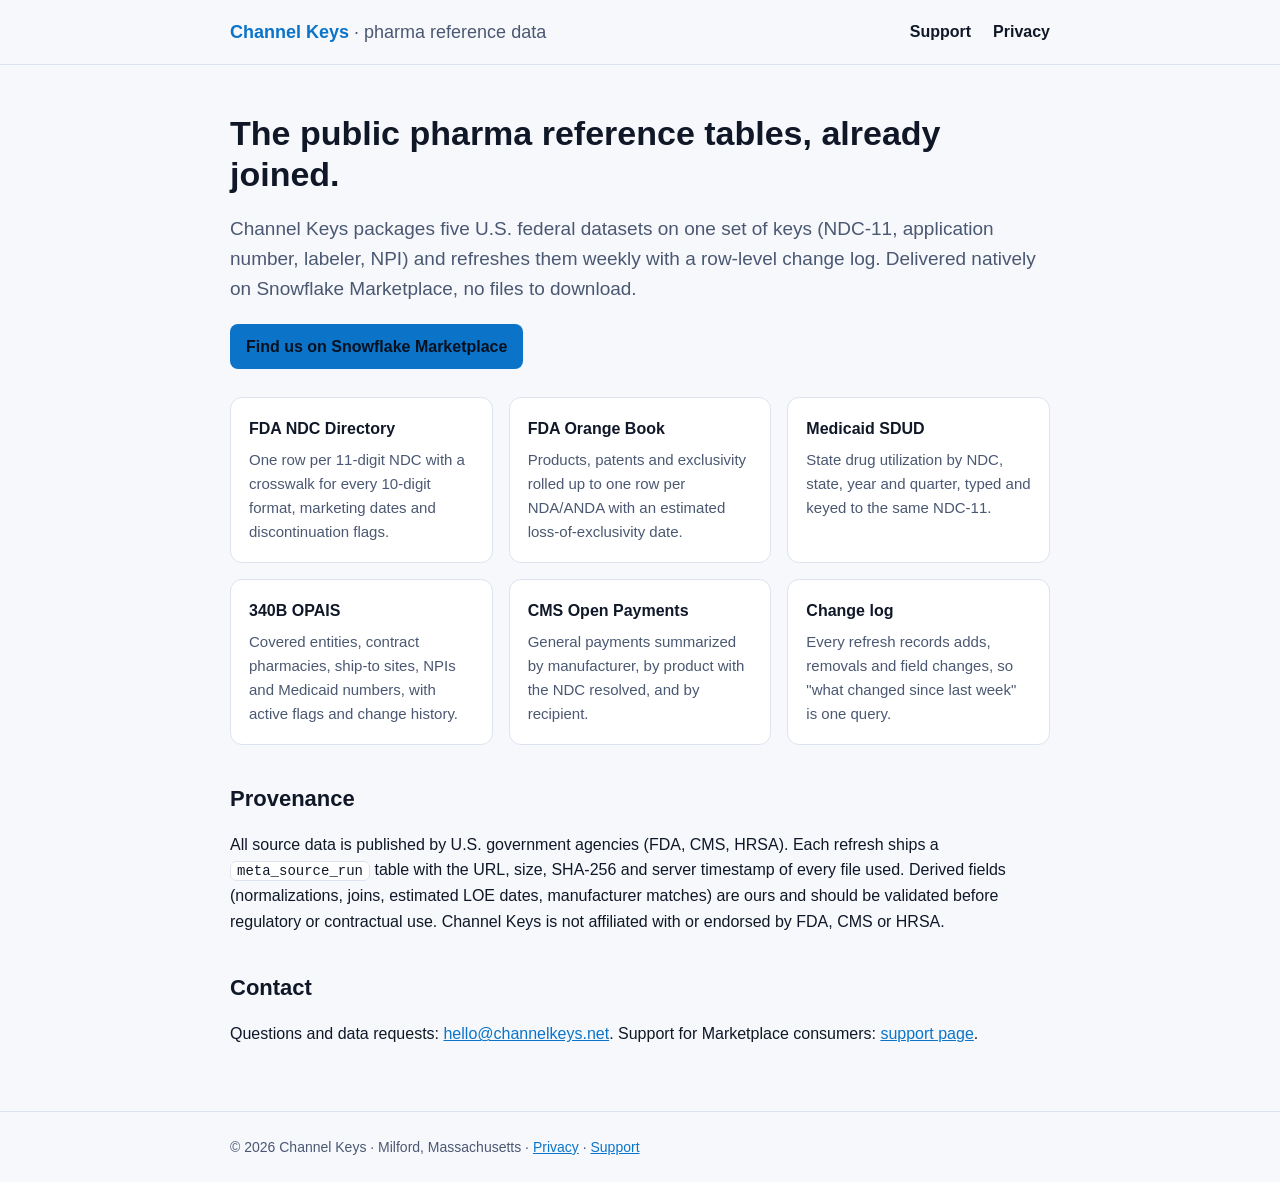
==== index.html @ a9b5ff8a "Channel Keys site: home, privacy, support" ====
<!doctype html>
<html lang="en">
<head>
<meta charset="utf-8">
<meta name="viewport" content="width=device-width, initial-scale=1">
<title>Channel Keys</title>
<meta name="description" content="Pharma-keyed public reference data: FDA NDC, Orange Book, Medicaid SDUD, 340B OPAIS and CMS Open Payments, joined and refreshed weekly on Snowflake Marketplace.">
<link rel="stylesheet" href="style.css">
</head>
<body>
<header><div class="wrap"><nav>
  <a class="brand" href="/">Channel Keys <span>· pharma reference data</span></a>
  <a href="/support.html">Support</a>
  <a href="/privacy.html">Privacy</a>
</nav></div></header>
<main class="wrap">
  <h1>The public pharma reference tables, already joined.</h1>
  <p class="lead">Channel Keys packages five U.S. federal datasets on one set of keys (NDC-11, application number, labeler, NPI) and refreshes them weekly with a row-level change log. Delivered natively on Snowflake Marketplace, no files to download.</p>
  <p><a class="btn" href="https://app.snowflake.com/marketplace">Find us on Snowflake Marketplace</a></p>
  <div class="grid">
    <div class="card"><h3>FDA NDC Directory</h3><p>One row per 11-digit NDC with a crosswalk for every 10-digit format, marketing dates and discontinuation flags.</p></div>
    <div class="card"><h3>FDA Orange Book</h3><p>Products, patents and exclusivity rolled up to one row per NDA/ANDA with an estimated loss-of-exclusivity date.</p></div>
    <div class="card"><h3>Medicaid SDUD</h3><p>State drug utilization by NDC, state, year and quarter, typed and keyed to the same NDC-11.</p></div>
    <div class="card"><h3>340B OPAIS</h3><p>Covered entities, contract pharmacies, ship-to sites, NPIs and Medicaid numbers, with active flags and change history.</p></div>
    <div class="card"><h3>CMS Open Payments</h3><p>General payments summarized by manufacturer, by product with the NDC resolved, and by recipient.</p></div>
    <div class="card"><h3>Change log</h3><p>Every refresh records adds, removals and field changes, so "what changed since last week" is one query.</p></div>
  </div>
  <h2>Provenance</h2>
  <p>All source data is published by U.S. government agencies (FDA, CMS, HRSA). Each refresh ships a <code>meta_source_run</code> table with the URL, size, SHA-256 and server timestamp of every file used. Derived fields (normalizations, joins, estimated LOE dates, manufacturer matches) are ours and should be validated before regulatory or contractual use. Channel Keys is not affiliated with or endorsed by FDA, CMS or HRSA.</p>
  <h2>Contact</h2>
  <p>Questions and data requests: <a href="mailto:hello@channelkeys.net">hello@channelkeys.net</a>. Support for Marketplace consumers: <a href="/support.html">support page</a>.</p>
</main>
<footer><div class="wrap">© 2026 Channel Keys · Milford, Massachusetts · <a href="/privacy.html">Privacy</a> · <a href="/support.html">Support</a></div></footer>
</body>
</html>
---- style.css ----
:root{--bg:#0b1020;--panel:#121a2e;--ink:#e8ecf5;--muted:#9aa6c0;--accent:#5ec2ff;--line:#223052}
@media (prefers-color-scheme: light){:root{--bg:#f6f8fc;--panel:#ffffff;--ink:#101828;--muted:#4b5872;--accent:#0b74c9;--line:#dde3ef}}
*{box-sizing:border-box}
body{margin:0;background:var(--bg);color:var(--ink);font:16px/1.6 -apple-system,BlinkMacSystemFont,"Segoe UI",Inter,Roboto,sans-serif}
header{border-bottom:1px solid var(--line)}
.wrap{max-width:860px;margin:0 auto;padding:0 20px}
nav{display:flex;gap:22px;align-items:center;height:64px}
nav a{color:var(--ink);text-decoration:none;font-weight:600}
nav a.brand{color:var(--accent);font-size:18px;margin-right:auto}
nav a.brand span{color:var(--muted);font-weight:500}
h1{font-size:34px;line-height:1.2;margin:48px 0 12px}
h2{font-size:22px;margin:36px 0 10px}
p,li{color:var(--ink)}
.lead{font-size:19px;color:var(--muted)}
.grid{display:grid;grid-template-columns:repeat(auto-fit,minmax(240px,1fr));gap:16px;margin:28px 0}
.card{background:var(--panel);border:1px solid var(--line);border-radius:12px;padding:18px}
.card h3{margin:0 0 6px;font-size:16px}
.card p{margin:0;color:var(--muted);font-size:15px}
code{background:var(--panel);border:1px solid var(--line);border-radius:6px;padding:1px 6px;font-size:14px}
a{color:var(--accent)}
footer{border-top:1px solid var(--line);margin-top:64px;padding:24px 0;color:var(--muted);font-size:14px}
.btn{display:inline-block;background:var(--accent);color:#06101f;font-weight:700;padding:10px 16px;border-radius:8px;text-decoration:none}
.muted{color:var(--muted)}
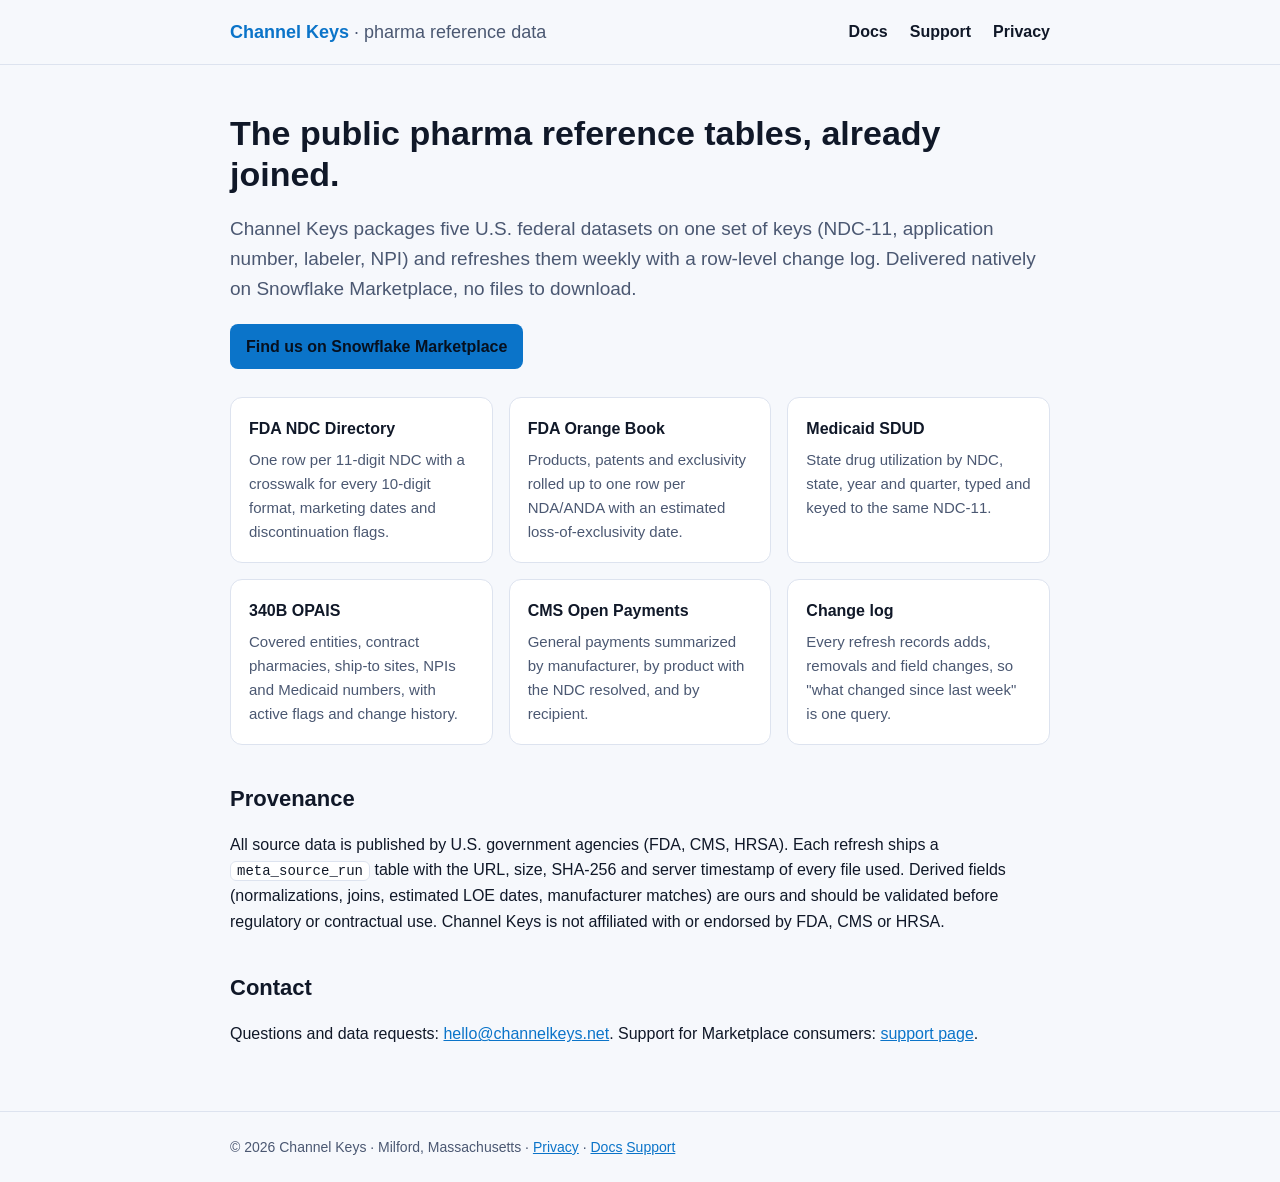
==== commit 81e98aa7: "Add data dictionary docs page" ====
--- a/index.html
+++ b/index.html
@@ -10,6 +10,7 @@
 <body>
 <header><div class="wrap"><nav>
   <a class="brand" href="/">Channel Keys <span>· pharma reference data</span></a>
+  <a href="/docs.html">Docs</a>
   <a href="/support.html">Support</a>
   <a href="/privacy.html">Privacy</a>
 </nav></div></header>
@@ -30,6 +31,7 @@
   <h2>Contact</h2>
   <p>Questions and data requests: <a href="mailto:hello@channelkeys.net">hello@channelkeys.net</a>. Support for Marketplace consumers: <a href="/support.html">support page</a>.</p>
 </main>
-<footer><div class="wrap">© 2026 Channel Keys · Milford, Massachusetts · <a href="/privacy.html">Privacy</a> · <a href="/support.html">Support</a></div></footer>
+<footer><div class="wrap">© 2026 Channel Keys · Milford, Massachusetts · <a href="/privacy.html">Privacy</a> · <a href="/docs.html">Docs</a>
+  <a href="/support.html">Support</a></div></footer>
 </body>
 </html>
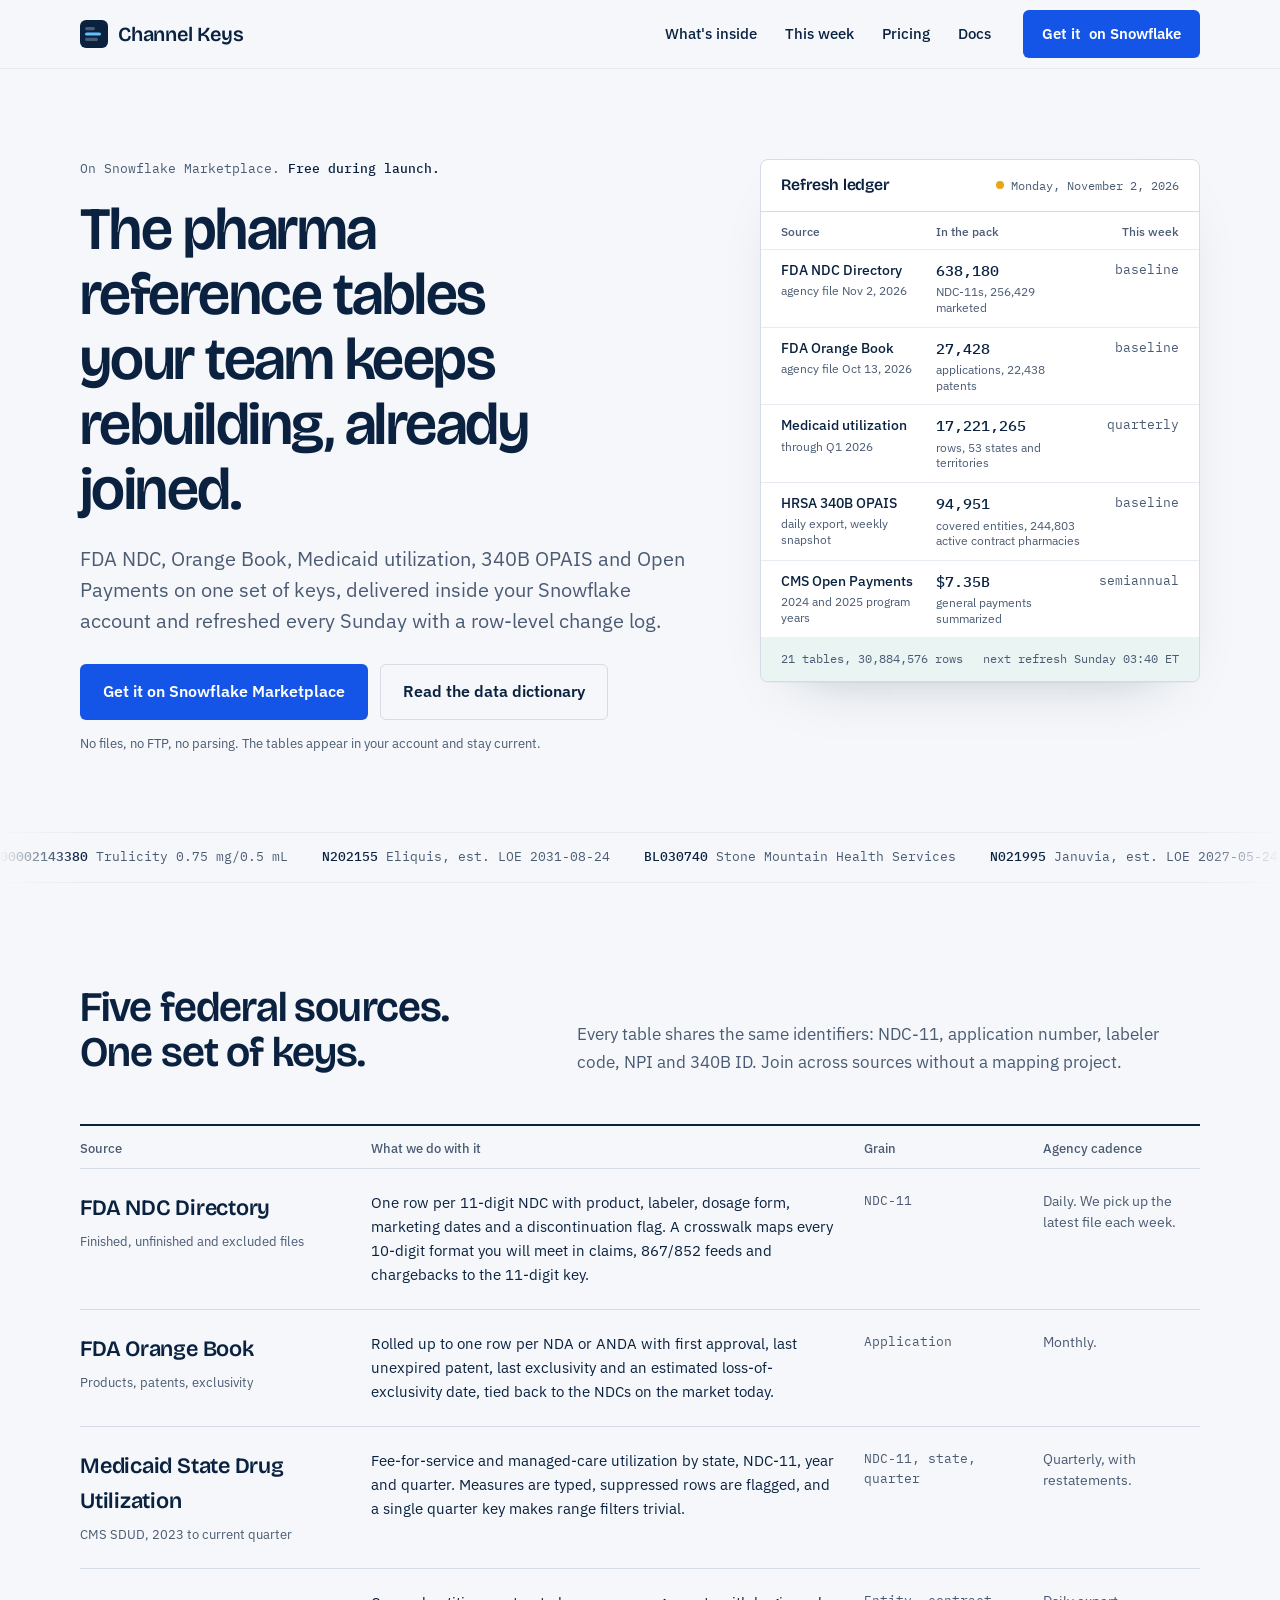
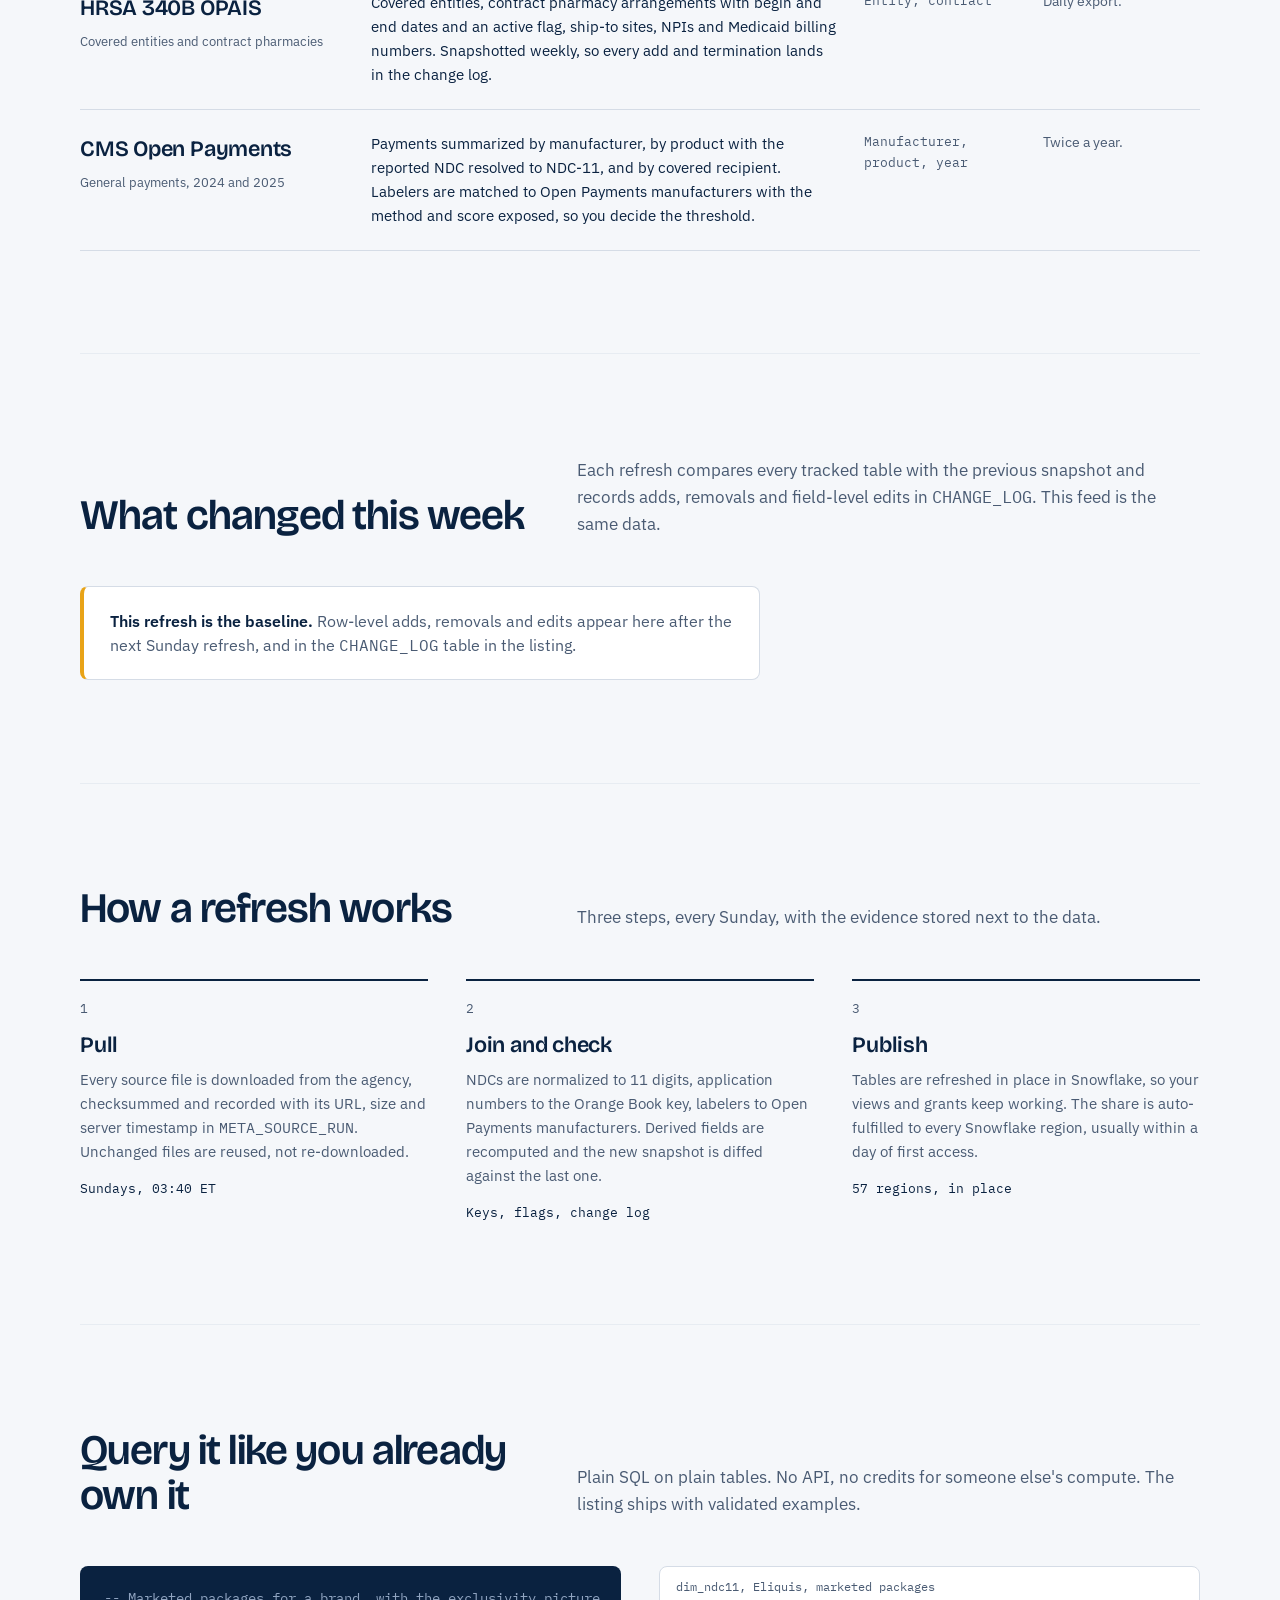
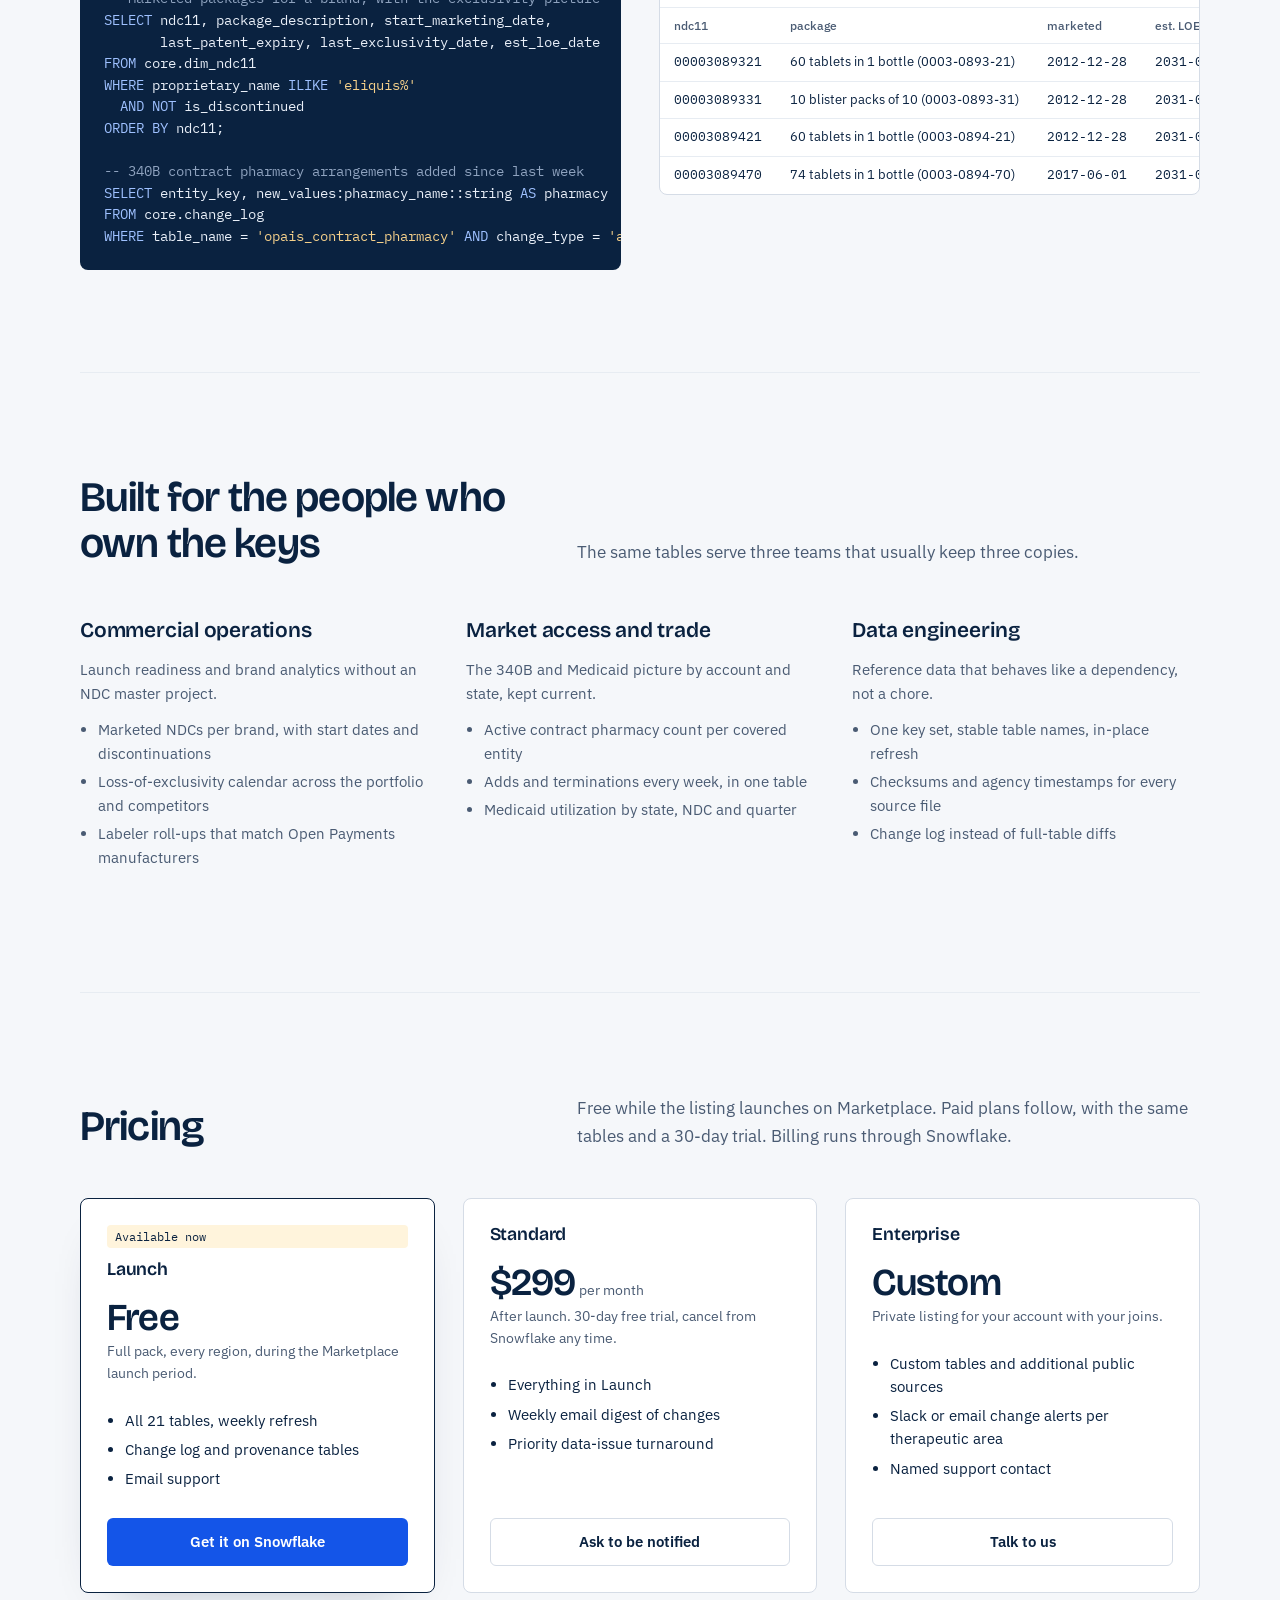
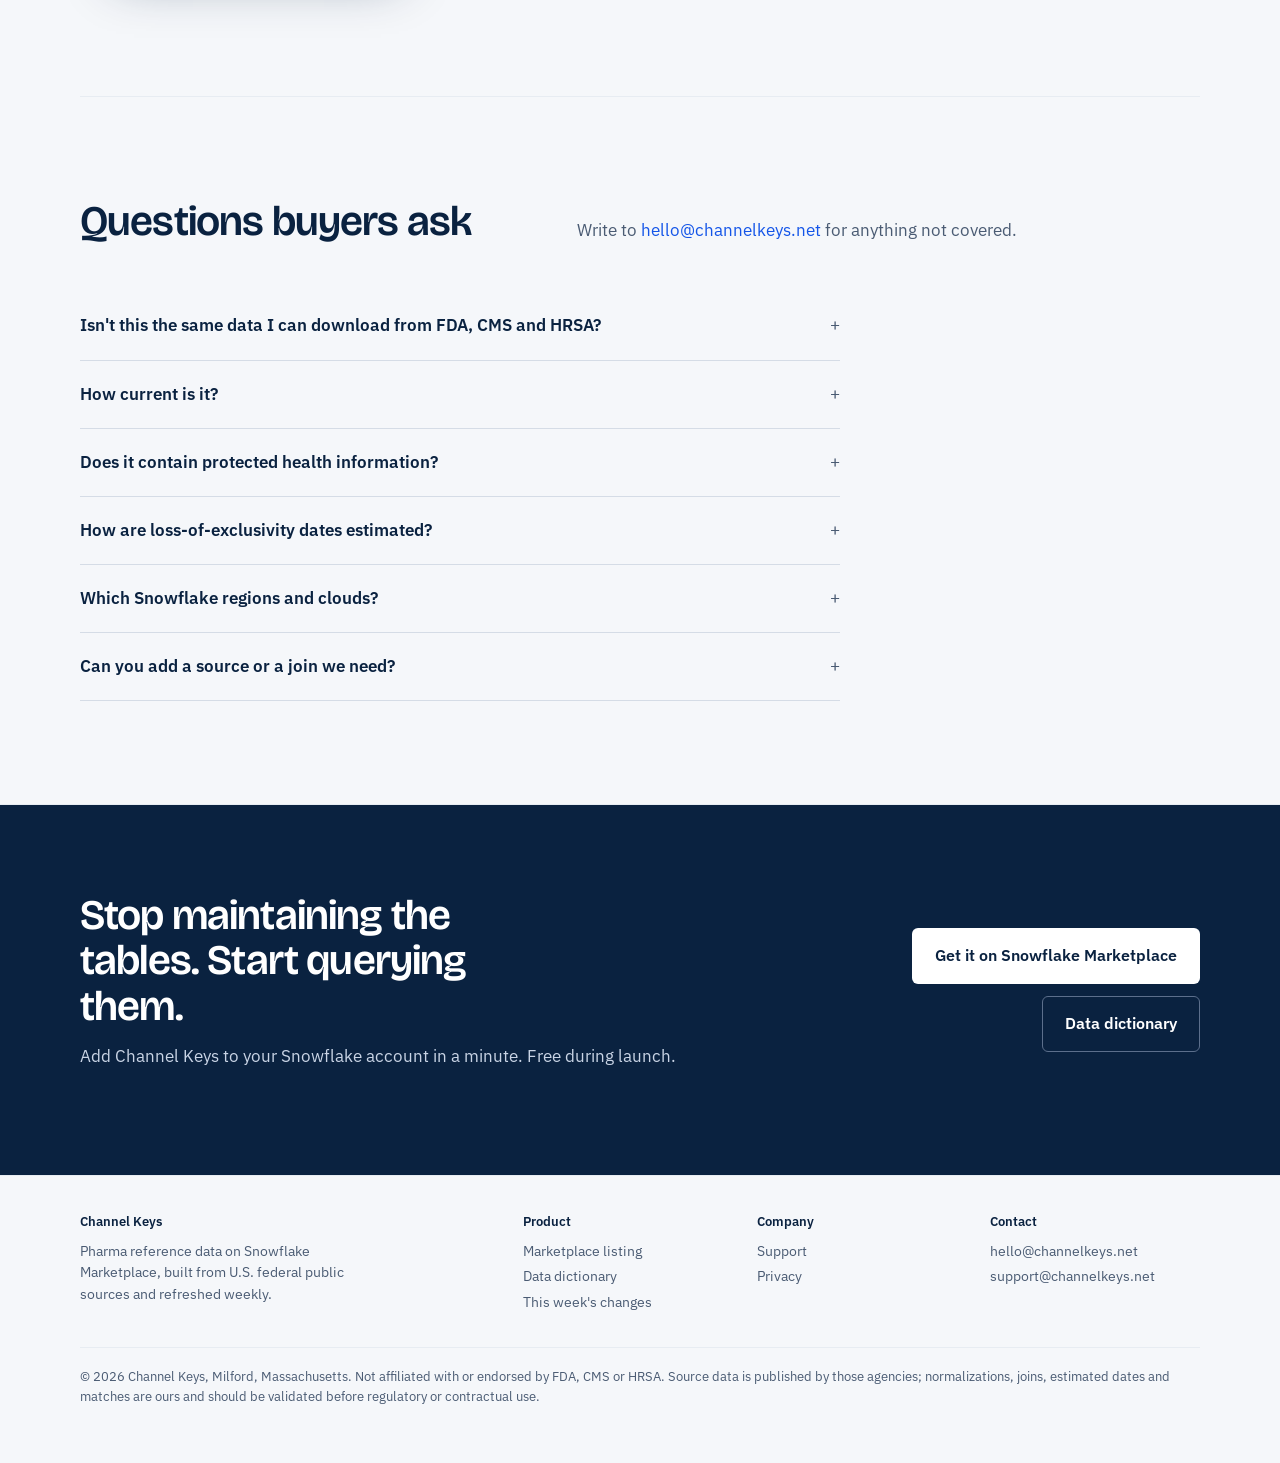
==== commit c181f52c: "Redesign: live refresh ledger, weekly change feed, dark mode, mobile header Co-Authored-By: Claude F" ====
--- a/index.html
+++ b/index.html
@@ -4,34 +4,199 @@
 <meta charset="utf-8">
 <meta name="viewport" content="width=device-width, initial-scale=1">
 <title>Channel Keys</title>
-<meta name="description" content="Pharma-keyed public reference data: FDA NDC, Orange Book, Medicaid SDUD, 340B OPAIS and CMS Open Payments, joined and refreshed weekly on Snowflake Marketplace.">
+<meta name="description" content="Pharma reference data, already joined: FDA NDC, Orange Book, Medicaid utilization, 340B OPAIS and Open Payments on one set of keys, refreshed weekly inside Snowflake.">
+<link rel="icon" type="image/png" href="assets/favicon.png">
+<link rel="apple-touch-icon" href="assets/apple-touch-icon.png">
 <link rel="stylesheet" href="style.css">
+<meta property="og:title" content="Channel Keys: pharma reference data, already joined">
+<meta property="og:description" content="Five federal datasets on one set of keys, refreshed every week with a change log. Delivered on Snowflake Marketplace.">
+<meta property="og:image" content="https://channelkeys.net/assets/icon.png">
 </head>
-<body>
-<header><div class="wrap"><nav>
-  <a class="brand" href="/">Channel Keys <span>· pharma reference data</span></a>
-  <a href="/docs.html">Docs</a>
-  <a href="/support.html">Support</a>
-  <a href="/privacy.html">Privacy</a>
+<body data-root="">
+<header class="site-header"><div class="wrap"><nav class="nav" aria-label="Main">
+  <a class="brand" href="/" aria-label="Channel Keys home">
+    <svg viewBox="0 0 28 28" aria-hidden="true"><rect width="28" height="28" rx="6" class="mark"/><rect x="5" y="7" width="10" height="3.2" rx="1.6" fill="#4A5B73"/><rect x="5" y="12.4" width="16" height="3.2" rx="1.6" fill="#5EC2FF"/><rect x="5" y="17.8" width="13" height="3.2" rx="1.6" fill="#4A5B73"/></svg>
+    Channel Keys
+  </a>
+  <a class="link" href="#inside">What's inside</a>
+  <a class="link" href="#changes">This week</a>
+  <a class="link" href="#pricing">Pricing</a>
+  <a class="link keep" href="/docs.html">Docs</a>
+  <a class="btn btn-primary cta" href="https://app.snowflake.com/marketplace/listings?search=Channel%20Keys" rel="noopener">Get it<span class="long"> on Snowflake</span></a>
 </nav></div></header>
-<main class="wrap">
-  <h1>The public pharma reference tables, already joined.</h1>
-  <p class="lead">Channel Keys packages five U.S. federal datasets on one set of keys (NDC-11, application number, labeler, NPI) and refreshes them weekly with a row-level change log. Delivered natively on Snowflake Marketplace, no files to download.</p>
-  <p><a class="btn" href="https://app.snowflake.com/marketplace">Find us on Snowflake Marketplace</a></p>
-  <div class="grid">
-    <div class="card"><h3>FDA NDC Directory</h3><p>One row per 11-digit NDC with a crosswalk for every 10-digit format, marketing dates and discontinuation flags.</p></div>
-    <div class="card"><h3>FDA Orange Book</h3><p>Products, patents and exclusivity rolled up to one row per NDA/ANDA with an estimated loss-of-exclusivity date.</p></div>
-    <div class="card"><h3>Medicaid SDUD</h3><p>State drug utilization by NDC, state, year and quarter, typed and keyed to the same NDC-11.</p></div>
-    <div class="card"><h3>340B OPAIS</h3><p>Covered entities, contract pharmacies, ship-to sites, NPIs and Medicaid numbers, with active flags and change history.</p></div>
-    <div class="card"><h3>CMS Open Payments</h3><p>General payments summarized by manufacturer, by product with the NDC resolved, and by recipient.</p></div>
-    <div class="card"><h3>Change log</h3><p>Every refresh records adds, removals and field changes, so "what changed since last week" is one query.</p></div>
+
+<main>
+<div class="wrap">
+  <section class="hero" aria-labelledby="hero-title">
+    <div>
+      <p class="kicker">On Snowflake Marketplace. <b>Free during launch.</b></p>
+      <h1 id="hero-title">The pharma reference tables your team keeps rebuilding, already joined.</h1>
+      <p class="lead">FDA NDC, Orange Book, Medicaid utilization, 340B OPAIS and Open Payments on one set of keys, delivered inside your Snowflake account and refreshed every Sunday with a row-level change log.</p>
+      <div class="actions">
+        <a class="btn btn-primary btn-lg" href="https://app.snowflake.com/marketplace/listings?search=Channel%20Keys" rel="noopener">Get it on Snowflake Marketplace</a>
+        <a class="btn btn-secondary btn-lg" href="/docs.html">Read the data dictionary</a>
+      </div>
+      <p class="fine">No files, no FTP, no parsing. The tables appear in your account and stay current.</p>
+    </div>
+
+    <aside class="ledger" aria-labelledby="ledger-title">
+      <div class="ledger-head">
+        <h3 id="ledger-title">Refresh ledger</h3>
+        <span class="stamp"><i aria-hidden="true"></i><span data-stat="refreshed_on">Sunday, November 2, 2026</span></span>
+      </div>
+      <table>
+        <thead><tr><th>Source</th><th>In the pack</th><th>This week</th></tr></thead>
+        <tbody>
+          <tr><td class="name">FDA NDC Directory<small data-source-date="fda_ndc">agency file Nov 2, 2026</small></td><td class="num"><b data-stat="ndc11">638,180</b><small>NDC-11s, <span data-stat="ndc11_marketed">256,429</span> marketed</small></td><td class="delta" data-delta="ndc_package">baseline</td></tr>
+          <tr><td class="name">FDA Orange Book<small data-source-date="orange_book">agency file Oct 13, 2026</small></td><td class="num"><b data-stat="applications">27,428</b><small>applications, <span data-stat="patents">22,438</span> patents</small></td><td class="delta" data-delta="ob_patent">baseline</td></tr>
+          <tr><td class="name">Medicaid utilization<small>through <span data-stat="sdud_latest_quarter">Q1 2026</span></small></td><td class="num"><b data-stat="sdud_rows">17,221,265</b><small>rows, <span data-stat="sdud_states">53</span> states and territories</small></td><td class="delta">quarterly</td></tr>
+          <tr><td class="name">HRSA 340B OPAIS<small>daily export, weekly snapshot</small></td><td class="num"><b data-stat="covered_entities">94,951</b><small>covered entities, <span data-stat="contract_pharmacies_active">244,803</span> active contract pharmacies</small></td><td class="delta" data-delta="opais_contract_pharmacy">baseline</td></tr>
+          <tr><td class="name">CMS Open Payments<small><span data-stat="op_years">2024 and 2025</span> program years</small></td><td class="num"><b data-stat="op_total_usd">$7.35B</b><small>general payments summarized</small></td><td class="delta">semiannual</td></tr>
+        </tbody>
+      </table>
+      <div class="ledger-foot"><span><span data-stat="tables">21</span> tables, <span data-stat="rows_total">30,884,576</span> rows</span><span>next refresh Sunday 03:40 ET</span></div>
+    </aside>
+  </section>
+</div>
+
+<div class="keystrip" aria-hidden="true">
+  <span><b>00002143380</b> Trulicity 0.75 mg/0.5 mL</span><span><b>N202155</b> Eliquis, est. LOE 2031-08-24</span><span><b>BL030740</b> Stone Mountain Health Services</span><span><b>N021995</b> Januvia, est. LOE 2027-05-24</span><span><b>69488001061</b> Pluvicto</span><span><b>00024591401</b> Dupixent</span><span><b>00023114501</b> Botox</span><span><b>20058</b> B &amp; H Apothecary, Booneville KY</span><span><b>00003089421</b> Eliquis 5 mg</span><span><b>A209180</b> apixaban generic</span>
+</div>
+
+<div class="wrap">
+  <section class="block" id="inside" aria-labelledby="inside-title">
+    <div class="section-head">
+      <h2 id="inside-title">Five federal sources. One set of keys.</h2>
+      <p>Every table shares the same identifiers: NDC-11, application number, labeler code, NPI and 340B ID. Join across sources without a mapping project.</p>
+    </div>
+    <table class="sources">
+      <thead><tr><th>Source</th><th>What we do with it</th><th>Grain</th><th>Agency cadence</th></tr></thead>
+      <tbody>
+        <tr><td class="src">FDA NDC Directory<small>Finished, unfinished and excluded files</small></td><td class="what">One row per 11-digit NDC with product, labeler, dosage form, marketing dates and a discontinuation flag. A crosswalk maps every 10-digit format you will meet in claims, 867/852 feeds and chargebacks to the 11-digit key.</td><td class="grain">NDC-11</td><td class="cad">Daily. We pick up the latest file each week.</td></tr>
+        <tr><td class="src">FDA Orange Book<small>Products, patents, exclusivity</small></td><td class="what">Rolled up to one row per NDA or ANDA with first approval, last unexpired patent, last exclusivity and an estimated loss-of-exclusivity date, tied back to the NDCs on the market today.</td><td class="grain">Application</td><td class="cad">Monthly.</td></tr>
+        <tr><td class="src">Medicaid State Drug Utilization<small>CMS SDUD, 2023 to current quarter</small></td><td class="what">Fee-for-service and managed-care utilization by state, NDC-11, year and quarter. Measures are typed, suppressed rows are flagged, and a single quarter key makes range filters trivial.</td><td class="grain">NDC-11, state, quarter</td><td class="cad">Quarterly, with restatements.</td></tr>
+        <tr><td class="src">HRSA 340B OPAIS<small>Covered entities and contract pharmacies</small></td><td class="what">Covered entities, contract pharmacy arrangements with begin and end dates and an active flag, ship-to sites, NPIs and Medicaid billing numbers. Snapshotted weekly, so every add and termination lands in the change log.</td><td class="grain">Entity, contract</td><td class="cad">Daily export.</td></tr>
+        <tr><td class="src">CMS Open Payments<small>General payments, 2024 and 2025</small></td><td class="what">Payments summarized by manufacturer, by product with the reported NDC resolved to NDC-11, and by covered recipient. Labelers are matched to Open Payments manufacturers with the method and score exposed, so you decide the threshold.</td><td class="grain">Manufacturer, product, year</td><td class="cad">Twice a year.</td></tr>
+      </tbody>
+    </table>
+  </section>
+
+  <section class="block" id="changes" aria-labelledby="changes-title">
+    <div class="section-head">
+      <h2 id="changes-title">What changed this week</h2>
+      <p>Each refresh compares every tracked table with the previous snapshot and records adds, removals and field-level edits in <code>CHANGE_LOG</code>. This feed is the same data.</p>
+    </div>
+    <div class="changes">
+      <div class="counts" id="change-counts"></div>
+      <div class="highlights" id="change-highlights"><div class="empty"><b>Loading this week's changes.</b></div></div>
+    </div>
+  </section>
+
+  <section class="block" aria-labelledby="how-title">
+    <div class="section-head">
+      <h2 id="how-title">How a refresh works</h2>
+      <p>Three steps, every Sunday, with the evidence stored next to the data.</p>
+    </div>
+    <ol class="steps" style="list-style:none; padding:0; margin:0">
+      <li class="step"><h3>Pull</h3><p>Every source file is downloaded from the agency, checksummed and recorded with its URL, size and server timestamp in <code>META_SOURCE_RUN</code>. Unchanged files are reused, not re-downloaded.</p><span class="when">Sundays, 03:40 ET</span></li>
+      <li class="step"><h3>Join and check</h3><p>NDCs are normalized to 11 digits, application numbers to the Orange Book key, labelers to Open Payments manufacturers. Derived fields are recomputed and the new snapshot is diffed against the last one.</p><span class="when">Keys, flags, change log</span></li>
+      <li class="step"><h3>Publish</h3><p>Tables are refreshed in place in Snowflake, so your views and grants keep working. The share is auto-fulfilled to every Snowflake region, usually within a day of first access.</p><span class="when">57 regions, in place</span></li>
+    </ol>
+  </section>
+
+  <section class="block" aria-labelledby="demo-title">
+    <div class="section-head">
+      <h2 id="demo-title">Query it like you already own it</h2>
+      <p>Plain SQL on plain tables. No API, no credits for someone else's compute. The listing ships with validated examples.</p>
+    </div>
+    <div class="demo">
+<pre class="code"><code><span class="c">-- Marketed packages for a brand, with the exclusivity picture</span>
+<span class="k">SELECT</span> ndc11, package_description, start_marketing_date,
+       last_patent_expiry, last_exclusivity_date, est_loe_date
+<span class="k">FROM</span> core.dim_ndc11
+<span class="k">WHERE</span> proprietary_name <span class="k">ILIKE</span> <span class="s">'eliquis%'</span>
+  <span class="k">AND NOT</span> is_discontinued
+<span class="k">ORDER BY</span> ndc11;
+
+<span class="c">-- 340B contract pharmacy arrangements added since last week</span>
+<span class="k">SELECT</span> entity_key, new_values:pharmacy_name::string <span class="k">AS</span> pharmacy
+<span class="k">FROM</span> core.change_log
+<span class="k">WHERE</span> table_name = <span class="s">'opais_contract_pharmacy'</span> <span class="k">AND</span> change_type = <span class="s">'added'</span>;</code></pre>
+      <div class="result">
+        <div class="cap">dim_ndc11, Eliquis, marketed packages</div>
+        <table id="demo-result">
+          <thead><tr><th>ndc11</th><th>package</th><th>marketed</th><th>est. LOE</th></tr></thead>
+          <tbody>
+            <tr><td>00003089321</td><td class="t">60 tablets in 1 bottle (0003-0893-21)</td><td>2012-12-28</td><td>2031-08-24</td></tr>
+            <tr><td>00003089331</td><td class="t">10 blister packs of 10 (0003-0893-31)</td><td>2012-12-28</td><td>2031-08-24</td></tr>
+            <tr><td>00003089421</td><td class="t">60 tablets in 1 bottle (0003-0894-21)</td><td>2012-12-28</td><td>2031-08-24</td></tr>
+            <tr><td>00003089470</td><td class="t">74 tablets in 1 bottle (0003-0894-70)</td><td>2017-06-01</td><td>2031-08-24</td></tr>
+          </tbody>
+        </table>
+      </div>
+    </div>
+  </section>
+
+  <section class="block" aria-labelledby="who-title">
+    <div class="section-head">
+      <h2 id="who-title">Built for the people who own the keys</h2>
+      <p>The same tables serve three teams that usually keep three copies.</p>
+    </div>
+    <dl class="audiences">
+      <div><dt>Commercial operations</dt><dd>Launch readiness and brand analytics without an NDC master project.<ul><li>Marketed NDCs per brand, with start dates and discontinuations</li><li>Loss-of-exclusivity calendar across the portfolio and competitors</li><li>Labeler roll-ups that match Open Payments manufacturers</li></ul></dd></div>
+      <div><dt>Market access and trade</dt><dd>The 340B and Medicaid picture by account and state, kept current.<ul><li>Active contract pharmacy count per covered entity</li><li>Adds and terminations every week, in one table</li><li>Medicaid utilization by state, NDC and quarter</li></ul></dd></div>
+      <div><dt>Data engineering</dt><dd>Reference data that behaves like a dependency, not a chore.<ul><li>One key set, stable table names, in-place refresh</li><li>Checksums and agency timestamps for every source file</li><li>Change log instead of full-table diffs</li></ul></dd></div>
+    </dl>
+  </section>
+
+  <section class="block" id="pricing" aria-labelledby="pricing-title">
+    <div class="section-head">
+      <h2 id="pricing-title">Pricing</h2>
+      <p>Free while the listing launches on Marketplace. Paid plans follow, with the same tables and a 30-day trial. Billing runs through Snowflake.</p>
+    </div>
+    <div class="pricing">
+      <div class="plan now"><span class="tag">Available now</span><h3>Launch</h3><div class="price">Free</div><p class="note">Full pack, every region, during the Marketplace launch period.</p><ul><li>All 21 tables, weekly refresh</li><li>Change log and provenance tables</li><li>Email support</li></ul><a class="btn btn-primary" href="https://app.snowflake.com/marketplace/listings?search=Channel%20Keys" rel="noopener">Get it on Snowflake</a></div>
+      <div class="plan"><h3>Standard</h3><div class="price">$299<small> per month</small></div><p class="note">After launch. 30-day free trial, cancel from Snowflake any time.</p><ul><li>Everything in Launch</li><li>Weekly email digest of changes</li><li>Priority data-issue turnaround</li></ul><a class="btn btn-secondary" href="mailto:hello@channelkeys.net?subject=Channel%20Keys%20Standard">Ask to be notified</a></div>
+      <div class="plan"><h3>Enterprise</h3><div class="price">Custom</div><p class="note">Private listing for your account with your joins.</p><ul><li>Custom tables and additional public sources</li><li>Slack or email change alerts per therapeutic area</li><li>Named support contact</li></ul><a class="btn btn-secondary" href="mailto:hello@channelkeys.net?subject=Channel%20Keys%20Enterprise">Talk to us</a></div>
+    </div>
+  </section>
+
+  <section class="block" aria-labelledby="faq-title">
+    <div class="section-head">
+      <h2 id="faq-title">Questions buyers ask</h2>
+      <p>Write to <a href="mailto:hello@channelkeys.net">hello@channelkeys.net</a> for anything not covered.</p>
+    </div>
+    <div class="faq">
+      <details><summary>Isn't this the same data I can download from FDA, CMS and HRSA?</summary><p>Yes, and that is the point. The sources are public. The work is the parsing, the keys, the joins, the derived fields, the weekly refresh and the change log, which every team otherwise rebuilds and maintains alone. <code>META_SOURCE_RUN</code> lists every agency file behind the current refresh so you can audit the chain.</p></details>
+      <details><summary>How current is it?</summary><p>Refreshed every Sunday morning US Eastern. FDA files change daily and are picked up weekly. Orange Book is monthly, Medicaid SDUD quarterly with restatements, 340B OPAIS daily, Open Payments twice a year. The ledger at the top of this page shows the agency timestamp behind each source.</p></details>
+      <details><summary>Does it contain protected health information?</summary><p>No. Everything comes from public agency files. Personal data is limited to fields the agencies publish, such as covered recipient names in Open Payments and authorizing officials in OPAIS, and we republish only those fields.</p></details>
+      <details><summary>How are loss-of-exclusivity dates estimated?</summary><p><code>EST_LOE_DATE</code> is the later of the last unexpired, non-delisted patent and the last exclusivity date for the application. It is a planning estimate, not a legal determination; litigation and pediatric extensions change it. Validate before using it in contracts.</p></details>
+      <details><summary>Which Snowflake regions and clouds?</summary><p>All of them. The listing uses cross-cloud auto-fulfillment, so the first time an account in a new region gets the data, Snowflake replicates it there, usually within a day. After that it refreshes with the rest.</p></details>
+      <details><summary>Can you add a source or a join we need?</summary><p>Usually. State Medicaid preferred drug lists, NPPES, CMS Part D spending and FDA shortages are on the roadmap. Enterprise plans get custom tables in a private listing; write to <a href="mailto:hello@channelkeys.net">hello@channelkeys.net</a>.</p></details>
+    </div>
+  </section>
+</div>
+
+<section class="band" aria-labelledby="cta-title">
+  <div class="wrap row">
+    <div><h2 id="cta-title">Stop maintaining the tables. Start querying them.</h2><p>Add Channel Keys to your Snowflake account in a minute. Free during launch.</p></div>
+    <div class="actions">
+      <a class="btn btn-primary btn-lg" href="https://app.snowflake.com/marketplace/listings?search=Channel%20Keys" rel="noopener">Get it on Snowflake Marketplace</a>
+      <a class="btn btn-secondary btn-lg" href="/docs.html">Data dictionary</a>
+    </div>
   </div>
-  <h2>Provenance</h2>
-  <p>All source data is published by U.S. government agencies (FDA, CMS, HRSA). Each refresh ships a <code>meta_source_run</code> table with the URL, size, SHA-256 and server timestamp of every file used. Derived fields (normalizations, joins, estimated LOE dates, manufacturer matches) are ours and should be validated before regulatory or contractual use. Channel Keys is not affiliated with or endorsed by FDA, CMS or HRSA.</p>
-  <h2>Contact</h2>
-  <p>Questions and data requests: <a href="mailto:hello@channelkeys.net">hello@channelkeys.net</a>. Support for Marketplace consumers: <a href="/support.html">support page</a>.</p>
+</section>
 </main>
-<footer><div class="wrap">© 2026 Channel Keys · Milford, Massachusetts · <a href="/privacy.html">Privacy</a> · <a href="/docs.html">Docs</a>
-  <a href="/support.html">Support</a></div></footer>
+
+<footer><div class="wrap">
+  <div class="cols">
+    <div><h4>Channel Keys</h4><p style="max-width:34ch">Pharma reference data on Snowflake Marketplace, built from U.S. federal public sources and refreshed weekly.</p></div>
+    <div><h4>Product</h4><ul><li><a href="https://app.snowflake.com/marketplace/listings?search=Channel%20Keys" rel="noopener">Marketplace listing</a></li><li><a href="/docs.html">Data dictionary</a></li><li><a href="#changes">This week's changes</a></li></ul></div>
+    <div><h4>Company</h4><ul><li><a href="/support.html">Support</a></li><li><a href="/privacy.html">Privacy</a></li></ul></div>
+    <div><h4>Contact</h4><ul><li><a href="mailto:hello@channelkeys.net">hello@channelkeys.net</a></li><li><a href="mailto:support@channelkeys.net">support@channelkeys.net</a></li></ul></div>
+  </div>
+  <p class="legal">© 2026 Channel Keys, Milford, Massachusetts. Not affiliated with or endorsed by FDA, CMS or HRSA. Source data is published by those agencies; normalizations, joins, estimated dates and matches are ours and should be validated before regulatory or contractual use.</p>
+</div></footer>
+<script src="site.js" defer></script>
 </body>
 </html>
--- a/style.css
+++ b/style.css
@@ -1,23 +1,233 @@
-:root{--bg:#0b1020;--panel:#121a2e;--ink:#e8ecf5;--muted:#9aa6c0;--accent:#5ec2ff;--line:#223052}
-@media (prefers-color-scheme: light){:root{--bg:#f6f8fc;--panel:#ffffff;--ink:#101828;--muted:#4b5872;--accent:#0b74c9;--line:#dde3ef}}
+/* Channel Keys site. Light, editorial, data-forward. One accent. */
+@import url('https://fonts.googleapis.com/css2?family=Bricolage+Grotesque:opsz,wght@12..96,400;12..96,500;12..96,600;12..96,700&family=IBM+Plex+Sans:wght@400;500;600&family=IBM+Plex+Mono:wght@400;500&display=swap');
+
+:root{
+  --navy:#0A2240; --mark:#0A2240;
+  --paper:#F5F7FA; --panel:#FFFFFF; --ink:#0A2240; --slate:#4A5B73; --line:#D5DCE6; --line-soft:#E7ECF2;
+  --key:#1455E8; --key-ink:#0E3FB0; --amber:#E8A317; --amber-soft:#FFF4DC; --mint:#EAF4F3;
+  --display:"Bricolage Grotesque", system-ui, sans-serif; --body:"IBM Plex Sans", system-ui, sans-serif; --mono:"IBM Plex Mono", ui-monospace, SFMono-Regular, Menlo, monospace;
+  --max:1200px; --gutter:clamp(16px, 4vw, 40px); --r:6px;
+}
+@media (prefers-color-scheme: dark){
+  :root:not([data-theme="light"]){
+    --paper:#0C1627; --panel:#122039; --ink:#EAF0F8; --slate:#A9B6C9; --line:#243654; --line-soft:#1B2B45;
+    --key:#5B8DFF; --key-ink:#8FB0FF; --amber:#F2B23B; --amber-soft:#3A2E12; --mint:#132A2E; --navy:#081A33; --mark:#1E3F73;
+  }
+}
+:root[data-theme="dark"]{
+  --paper:#0C1627; --panel:#122039; --ink:#EAF0F8; --slate:#A9B6C9; --line:#243654; --line-soft:#1B2B45;
+  --key:#5B8DFF; --key-ink:#8FB0FF; --amber:#F2B23B; --amber-soft:#3A2E12; --mint:#132A2E; --navy:#081A33; --mark:#1E3F73;
+}
+
 *{box-sizing:border-box}
-body{margin:0;background:var(--bg);color:var(--ink);font:16px/1.6 -apple-system,BlinkMacSystemFont,"Segoe UI",Inter,Roboto,sans-serif}
-header{border-bottom:1px solid var(--line)}
-.wrap{max-width:860px;margin:0 auto;padding:0 20px}
-nav{display:flex;gap:22px;align-items:center;height:64px}
-nav a{color:var(--ink);text-decoration:none;font-weight:600}
-nav a.brand{color:var(--accent);font-size:18px;margin-right:auto}
-nav a.brand span{color:var(--muted);font-weight:500}
-h1{font-size:34px;line-height:1.2;margin:48px 0 12px}
-h2{font-size:22px;margin:36px 0 10px}
-p,li{color:var(--ink)}
-.lead{font-size:19px;color:var(--muted)}
-.grid{display:grid;grid-template-columns:repeat(auto-fit,minmax(240px,1fr));gap:16px;margin:28px 0}
-.card{background:var(--panel);border:1px solid var(--line);border-radius:12px;padding:18px}
-.card h3{margin:0 0 6px;font-size:16px}
-.card p{margin:0;color:var(--muted);font-size:15px}
-code{background:var(--panel);border:1px solid var(--line);border-radius:6px;padding:1px 6px;font-size:14px}
-a{color:var(--accent)}
-footer{border-top:1px solid var(--line);margin-top:64px;padding:24px 0;color:var(--muted);font-size:14px}
-.btn{display:inline-block;background:var(--accent);color:#06101f;font-weight:700;padding:10px 16px;border-radius:8px;text-decoration:none}
-.muted{color:var(--muted)}
+html{scroll-behavior:smooth}
+@media (prefers-reduced-motion: reduce){ html{scroll-behavior:auto} *{animation:none !important; transition:none !important} }
+body{margin:0; background:var(--paper); color:var(--ink); font:16px/1.6 var(--body); -webkit-font-smoothing:antialiased}
+img{max-width:100%; display:block}
+a{color:var(--key); text-decoration:none}
+a:hover{text-decoration:underline; text-underline-offset:3px}
+:focus-visible{outline:2px solid var(--key); outline-offset:3px; border-radius:2px}
+.wrap{max-width:var(--max); margin:0 auto; padding:0 var(--gutter)}
+.mono{font-family:var(--mono); font-variant-numeric:tabular-nums}
+.muted{color:var(--slate)}
+h1,h2,h3{font-family:var(--display); font-weight:600; letter-spacing:-0.01em; line-height:1.08; margin:0}
+h1{font-size:clamp(36px, 4.7vw, 62px); font-variation-settings:"opsz" 96; letter-spacing:-0.025em}
+h2{font-size:clamp(28px, 3.4vw, 42px); font-variation-settings:"opsz" 72; letter-spacing:-0.02em}
+h3{font-size:22px; font-variation-settings:"opsz" 36}
+p{margin:0 0 1em; max-width:62ch}
+.lead{font-size:clamp(18px, 1.6vw, 21px); line-height:1.5; color:var(--slate)}
+
+/* Header */
+.site-header{position:sticky; top:0; z-index:20; background:color-mix(in srgb, var(--paper) 86%, transparent); backdrop-filter:saturate(1.4) blur(10px); border-bottom:1px solid var(--line-soft)}
+.nav{display:flex; align-items:center; gap:28px; height:68px}
+.brand{display:flex; align-items:center; gap:10px; white-space:nowrap; color:var(--ink); font-family:var(--display); font-weight:600; font-size:20px; letter-spacing:-0.01em; margin-right:auto}
+.brand:hover{text-decoration:none}
+.brand svg{width:28px; height:28px}
+.brand svg .mark{fill:var(--mark)}
+.nav a.link{color:var(--ink); font-weight:500; font-size:15px}
+.nav a.link[aria-current="page"]{color:var(--key)}
+.nav .cta{margin-left:4px}
+.btn{display:inline-flex; align-items:center; gap:8px; padding:11px 18px; border-radius:var(--r); font-weight:600; font-size:15px; border:1px solid transparent; cursor:pointer; text-decoration:none; transition:background .15s, border-color .15s, color .15s}
+.btn:hover{text-decoration:none}
+.btn-primary{background:var(--key); color:#fff}
+.btn-primary:hover{background:var(--key-ink)}
+.btn-secondary{background:transparent; color:var(--ink); border-color:var(--line)}
+.btn-secondary:hover{border-color:var(--ink)}
+.btn-lg{padding:14px 22px; font-size:16px}
+@media (max-width:760px){ .nav{gap:16px} .nav a.link{display:none} .nav a.link.keep{display:inline} .nav .cta{white-space:nowrap; padding:9px 14px; font-size:14px} }
+@media (max-width:480px){ .nav .cta .long{display:none} .brand{font-size:18px} }
+@media (max-width:600px){ .ledger-foot{white-space:normal; flex-direction:column; gap:4px} }
+
+/* Hero */
+.hero{padding:clamp(48px, 7vw, 96px) 0 clamp(40px, 5vw, 72px); display:grid; grid-template-columns:minmax(0, 7fr) minmax(0, 5fr); gap:clamp(28px, 5vw, 72px); align-items:start}
+.hero .kicker{font-family:var(--mono); font-size:13px; color:var(--slate); margin:0 0 18px}
+.hero .kicker b{color:var(--ink); font-weight:500}
+.hero h1{margin-bottom:22px; max-width:14ch}
+.hero .lead{margin-bottom:28px; max-width:52ch}
+.hero .actions{display:flex; flex-wrap:wrap; gap:12px; align-items:center}
+.hero .fine{font-size:13px; color:var(--slate); margin-top:14px}
+@media (max-width:900px){ .hero{grid-template-columns:1fr} }
+
+/* Ledger panel: the memorable thing. Looks like a packing slip / lab report. */
+.ledger{background:var(--panel); border:1px solid var(--line); border-radius:8px; box-shadow:0 1px 0 rgba(10,34,64,.04), 0 24px 60px -40px rgba(10,34,64,.35); overflow:hidden}
+.ledger-head{display:flex; align-items:baseline; justify-content:space-between; gap:12px; padding:16px 20px; border-bottom:1px solid var(--line)}
+.ledger-head h3{font-size:16px; font-weight:600}
+.ledger-head .stamp{font-family:var(--mono); font-size:12px; color:var(--slate)}
+.ledger-head .stamp i{display:inline-block; width:8px; height:8px; border-radius:50%; background:var(--amber); margin-right:7px; vertical-align:1px; animation:pulse 2.4s ease-in-out infinite}
+@keyframes pulse{0%,100%{opacity:1; transform:scale(1)} 50%{opacity:.45; transform:scale(.8)}}
+.ledger table{width:100%; border-collapse:collapse; font-size:14px; table-layout:fixed}
+.ledger th{text-align:left; font-weight:500; color:var(--slate); padding:10px 0 8px; border-bottom:1px solid var(--line-soft); font-size:12px}
+.ledger th:first-child, .ledger td:first-child{padding-left:20px; width:40%}
+.ledger th:nth-child(2), .ledger td:nth-child(2){width:36%}
+.ledger th:last-child, .ledger td:last-child{text-align:right; padding-right:20px; width:24%}
+.ledger td{padding:11px 10px 11px 0; border-bottom:1px solid var(--line-soft); vertical-align:top}
+.ledger tr:last-child td{border-bottom:0}
+.ledger td.name{font-weight:500; line-height:1.3}
+.ledger td.name small{display:block; color:var(--slate); font-weight:400; font-size:12px; margin-top:4px; line-height:1.35}
+.ledger td.num{font-family:var(--mono); font-variant-numeric:tabular-nums; line-height:1.3}
+.ledger td.num b{font-weight:500; display:block; font-size:15px}
+.ledger td.num small{display:block; font-family:var(--body); color:var(--slate); font-size:12px; margin-top:4px}
+.ledger td.delta{font-family:var(--mono); font-variant-numeric:tabular-nums; color:var(--slate); font-size:12.5px; line-height:1.3}
+.ledger td.delta b{color:var(--ink); font-weight:500; background:var(--amber-soft); padding:1px 6px; border-radius:4px}
+.ledger-foot{display:flex; justify-content:space-between; gap:12px; padding:12px 20px; background:var(--mint); font-size:12px; color:var(--slate); font-family:var(--mono); white-space:nowrap}
+.ledger-foot span{overflow:hidden; text-overflow:ellipsis}
+
+/* Key strip: real identifiers as a horizontal band */
+.keystrip{border-top:1px solid var(--line-soft); border-bottom:1px solid var(--line-soft); padding:14px 0; overflow:hidden; white-space:nowrap; font-family:var(--mono); font-size:13px; color:var(--slate); mask-image:linear-gradient(90deg, transparent, #000 6%, #000 94%, transparent)}
+.keystrip span{display:inline-block; margin-right:34px}
+.keystrip span b{color:var(--ink); font-weight:500}
+
+/* Sections */
+section.block{padding:clamp(56px, 8vw, 112px) 0}
+section.block + section.block{border-top:1px solid var(--line-soft)}
+.section-head{display:grid; grid-template-columns:minmax(0, 5fr) minmax(0, 7fr); gap:clamp(20px, 4vw, 64px); margin-bottom:clamp(28px, 4vw, 48px); align-items:end}
+.section-head p{margin:0; color:var(--slate); font-size:17px}
+@media (max-width:900px){ .section-head{grid-template-columns:1fr} }
+
+/* Sources table: a ledger, not cards */
+.sources{width:100%; border-collapse:collapse; border-top:2px solid var(--ink)}
+.sources th{text-align:left; font-size:12.5px; font-weight:500; color:var(--slate); padding:12px 0 10px; border-bottom:1px solid var(--line)}
+.sources td{padding:22px 24px 22px 0; border-bottom:1px solid var(--line); vertical-align:top; font-size:15px}
+.sources td:last-child{padding-right:0}
+.sources td.src{font-family:var(--display); font-size:22px; font-weight:600; letter-spacing:-0.01em; width:26%; font-variation-settings:"opsz" 36}
+.sources td.src small{display:block; font-family:var(--body); font-size:13px; color:var(--slate); font-weight:400; margin-top:6px; letter-spacing:0}
+.sources td.what{width:44%; color:var(--ink)}
+.sources td.grain{width:16%; font-family:var(--mono); font-size:13px; color:var(--slate)}
+.sources td.cad{width:14%; font-size:13.5px; color:var(--slate)}
+@media (max-width:820px){
+  .sources, .sources tbody, .sources tr, .sources td{display:block; width:auto}
+  .sources thead{display:none}
+  .sources tr{padding:18px 0; border-bottom:1px solid var(--line)}
+  .sources td{padding:4px 0; border:0}
+  .sources td.src{font-size:20px; margin-bottom:6px}
+}
+
+/* Changes */
+.changes{display:grid; grid-template-columns:minmax(0, 4fr) minmax(0, 8fr); gap:clamp(24px, 4vw, 56px)}
+@media (max-width:900px){ .changes{grid-template-columns:1fr} }
+.changes.is-baseline{grid-template-columns:1fr}
+.changes.is-baseline .counts{display:none}
+.counts{border-top:2px solid var(--ink)}
+.counts div{display:grid; grid-template-columns:1fr auto auto auto; gap:14px; padding:12px 0; border-bottom:1px solid var(--line); font-size:14px; align-items:baseline}
+.counts div span.t{font-family:var(--mono); font-size:13px}
+.counts div span.n{font-family:var(--mono); font-variant-numeric:tabular-nums; min-width:5ch; text-align:right}
+.counts div span.n.up{color:var(--key)} .counts div span.n.down{color:#B4452B} .counts div span.n.chg{color:var(--slate)}
+.counts .legend{display:flex; gap:16px; padding:10px 0 0; font-size:12.5px; color:var(--slate); border:0}
+.highlights h3{font-size:16px; font-weight:600; margin:0 0 10px}
+.highlights ul{list-style:none; margin:0 0 26px; padding:0}
+.highlights li{display:flex; gap:14px; padding:9px 0; border-bottom:1px solid var(--line-soft); font-size:14.5px}
+.highlights li code{font-family:var(--mono); font-size:13px; color:var(--slate); min-width:16ch}
+.empty{background:var(--panel); border:1px solid var(--line); border-left:4px solid var(--amber); border-radius:8px; padding:22px 26px; color:var(--slate); font-size:15.5px; max-width:68ch; line-height:1.55}
+.empty b{color:var(--ink); font-weight:600}
+
+/* Steps (an actual sequence) */
+.steps{display:grid; grid-template-columns:repeat(3, minmax(0,1fr)); gap:clamp(20px, 3vw, 40px); counter-reset:step}
+.step{border-top:2px solid var(--ink); padding-top:18px; position:relative}
+.step::before{counter-increment:step; content:counter(step); font-family:var(--mono); font-size:13px; color:var(--slate); display:block; margin-bottom:14px}
+.step h3{margin-bottom:10px}
+.step p{font-size:15px; color:var(--slate); margin:0}
+.step .when{font-family:var(--mono); font-size:12.5px; color:var(--ink); margin-top:14px; display:block}
+@media (max-width:820px){ .steps{grid-template-columns:1fr} }
+
+/* Code + result */
+.demo{display:grid; grid-template-columns:minmax(0, 6fr) minmax(0, 6fr); gap:clamp(20px, 3vw, 40px); align-items:start}
+@media (max-width:900px){ .demo{grid-template-columns:1fr} }
+pre.code{margin:0; background:var(--navy); color:#E9EFF8; border-radius:8px; padding:22px 24px; font:13.5px/1.6 var(--mono); overflow:auto}
+pre.code .k{color:#9FC1FF} pre.code .s{color:#F5D08A} pre.code .c{color:#8FA3BF}
+.result{background:var(--panel); border:1px solid var(--line); border-radius:8px; overflow:hidden}
+.result .cap{padding:10px 16px; font-family:var(--mono); font-size:12px; color:var(--slate); border-bottom:1px solid var(--line-soft)}
+.result table{width:100%; border-collapse:collapse; font-size:13px}
+.result th{text-align:left; font-weight:500; color:var(--slate); padding:8px 14px; border-bottom:1px solid var(--line-soft); font-size:12px}
+.result td{padding:8px 14px; border-bottom:1px solid var(--line-soft); font-family:var(--mono); white-space:nowrap}
+.result td.t{font-family:var(--body)}
+.result tr:last-child td{border-bottom:0}
+
+/* Audiences as a definition list */
+.audiences{display:grid; grid-template-columns:repeat(3, minmax(0,1fr)); gap:clamp(20px, 3vw, 40px)}
+.audiences dt{font-family:var(--display); font-size:21px; font-weight:600; margin-bottom:10px; letter-spacing:-0.01em}
+.audiences dd{margin:0; color:var(--slate); font-size:15px}
+.audiences dd ul{margin:12px 0 0; padding-left:18px}
+.audiences dd li{margin:4px 0}
+@media (max-width:820px){ .audiences{grid-template-columns:1fr} }
+
+/* Pricing */
+.pricing{display:grid; grid-template-columns:repeat(3, minmax(0,1fr)); gap:clamp(16px, 2.5vw, 28px); align-items:stretch}
+.plan{border:1px solid var(--line); border-radius:8px; padding:26px; background:var(--panel); display:flex; flex-direction:column}
+.plan.now{border-color:var(--ink); box-shadow:0 20px 50px -36px rgba(10,34,64,.45)}
+.plan h3{font-size:18px; margin-bottom:6px}
+.plan .price{font-family:var(--display); font-size:38px; font-weight:600; letter-spacing:-0.02em; line-height:1; margin:14px 0 4px; font-variation-settings:"opsz" 72}
+.plan .price small{font-family:var(--body); font-size:14px; color:var(--slate); font-weight:400; letter-spacing:0}
+.plan .note{font-size:13.5px; color:var(--slate); margin-bottom:18px}
+.plan ul{margin:0 0 22px; padding-left:18px; font-size:14.5px; color:var(--ink)}
+.plan ul li{margin:6px 0}
+.plan .btn{margin-top:auto; justify-content:center}
+.plan .tag{display:inline-block; font-family:var(--mono); font-size:12px; color:var(--ink); background:var(--amber-soft); padding:2px 8px; border-radius:4px; margin-bottom:12px}
+@media (max-width:820px){ .pricing{grid-template-columns:1fr} }
+
+/* FAQ */
+.faq{max-width:760px}
+.faq details{border-bottom:1px solid var(--line); padding:4px 0}
+.faq summary{cursor:pointer; list-style:none; padding:16px 0; font-weight:600; font-size:17px; display:flex; justify-content:space-between; gap:20px}
+.faq summary::-webkit-details-marker{display:none}
+.faq summary::after{content:"+"; font-family:var(--mono); color:var(--slate); font-weight:400}
+.faq details[open] summary::after{content:"–"}
+.faq details p{color:var(--slate); font-size:15.5px; margin:0 0 18px}
+
+/* CTA band */
+.band{background:var(--navy); color:#fff; padding:clamp(48px, 7vw, 88px) 0; border-top:1px solid var(--line-soft)}
+.band h2{color:#fff; max-width:18ch; margin-bottom:14px}
+.band p{color:#C9D4E5; font-size:17px}
+.band .btn-primary{background:#fff; color:#0A2240}
+.band .btn-primary:hover{background:#E3EAF6}
+.band .btn-secondary{color:#fff; border-color:#5C6F8C}
+.band .btn-secondary:hover{border-color:#fff}
+.band .row{display:grid; grid-template-columns:minmax(0, 7fr) minmax(0, 5fr); gap:32px; align-items:center}
+.band .actions{display:flex; gap:12px; flex-wrap:wrap; justify-content:flex-end}
+@media (max-width:820px){ .band .row{grid-template-columns:1fr} .band .actions{justify-content:flex-start} }
+
+/* Footer */
+footer{padding:36px 0 44px; font-size:13.5px; color:var(--slate); border-top:1px solid var(--line-soft)}
+footer .cols{display:grid; grid-template-columns:2fr 1fr 1fr 1fr; gap:24px}
+footer h4{font-family:var(--body); font-size:13px; font-weight:600; color:var(--ink); margin:0 0 8px}
+footer ul{list-style:none; margin:0; padding:0}
+footer li{margin:4px 0}
+footer a{color:var(--slate)}
+footer .legal{margin-top:28px; padding-top:18px; border-top:1px solid var(--line-soft); font-size:12.5px; max-width:none}
+@media (max-width:820px){ footer .cols{grid-template-columns:1fr 1fr} }
+
+/* Inner pages */
+.page{padding:clamp(40px, 6vw, 80px) 0}
+.page h1{font-size:clamp(34px, 4.2vw, 52px); margin-bottom:12px}
+.page .lead{margin-bottom:36px}
+.page h2{font-size:clamp(22px, 2.4vw, 28px); margin:40px 0 12px}
+.page h2 code{font-family:var(--mono); font-weight:500; font-size:.8em; background:var(--panel); border:1px solid var(--line); padding:2px 8px; border-radius:4px}
+.page ul{padding-left:20px}
+.page li{margin:6px 0}
+.page table{border-collapse:collapse; width:100%; margin:10px 0 26px; font-size:14px}
+.page th{text-align:left; font-weight:500; color:var(--slate); padding:8px 10px; border-bottom:1px solid var(--line); font-size:12.5px}
+.page td{padding:7px 10px; border-bottom:1px solid var(--line-soft)}
+.page td code{font-family:var(--mono); font-size:13px}
+.page .toc{columns:2; column-gap:40px; font-size:14px; padding-left:18px}
+@media (max-width:640px){ .page .toc{columns:1} }
+.page .callout{background:var(--panel); border:1px solid var(--line); border-left:3px solid var(--key); border-radius:6px; padding:16px 18px; font-size:15px; max-width:70ch}
+code{font-family:var(--mono)}
